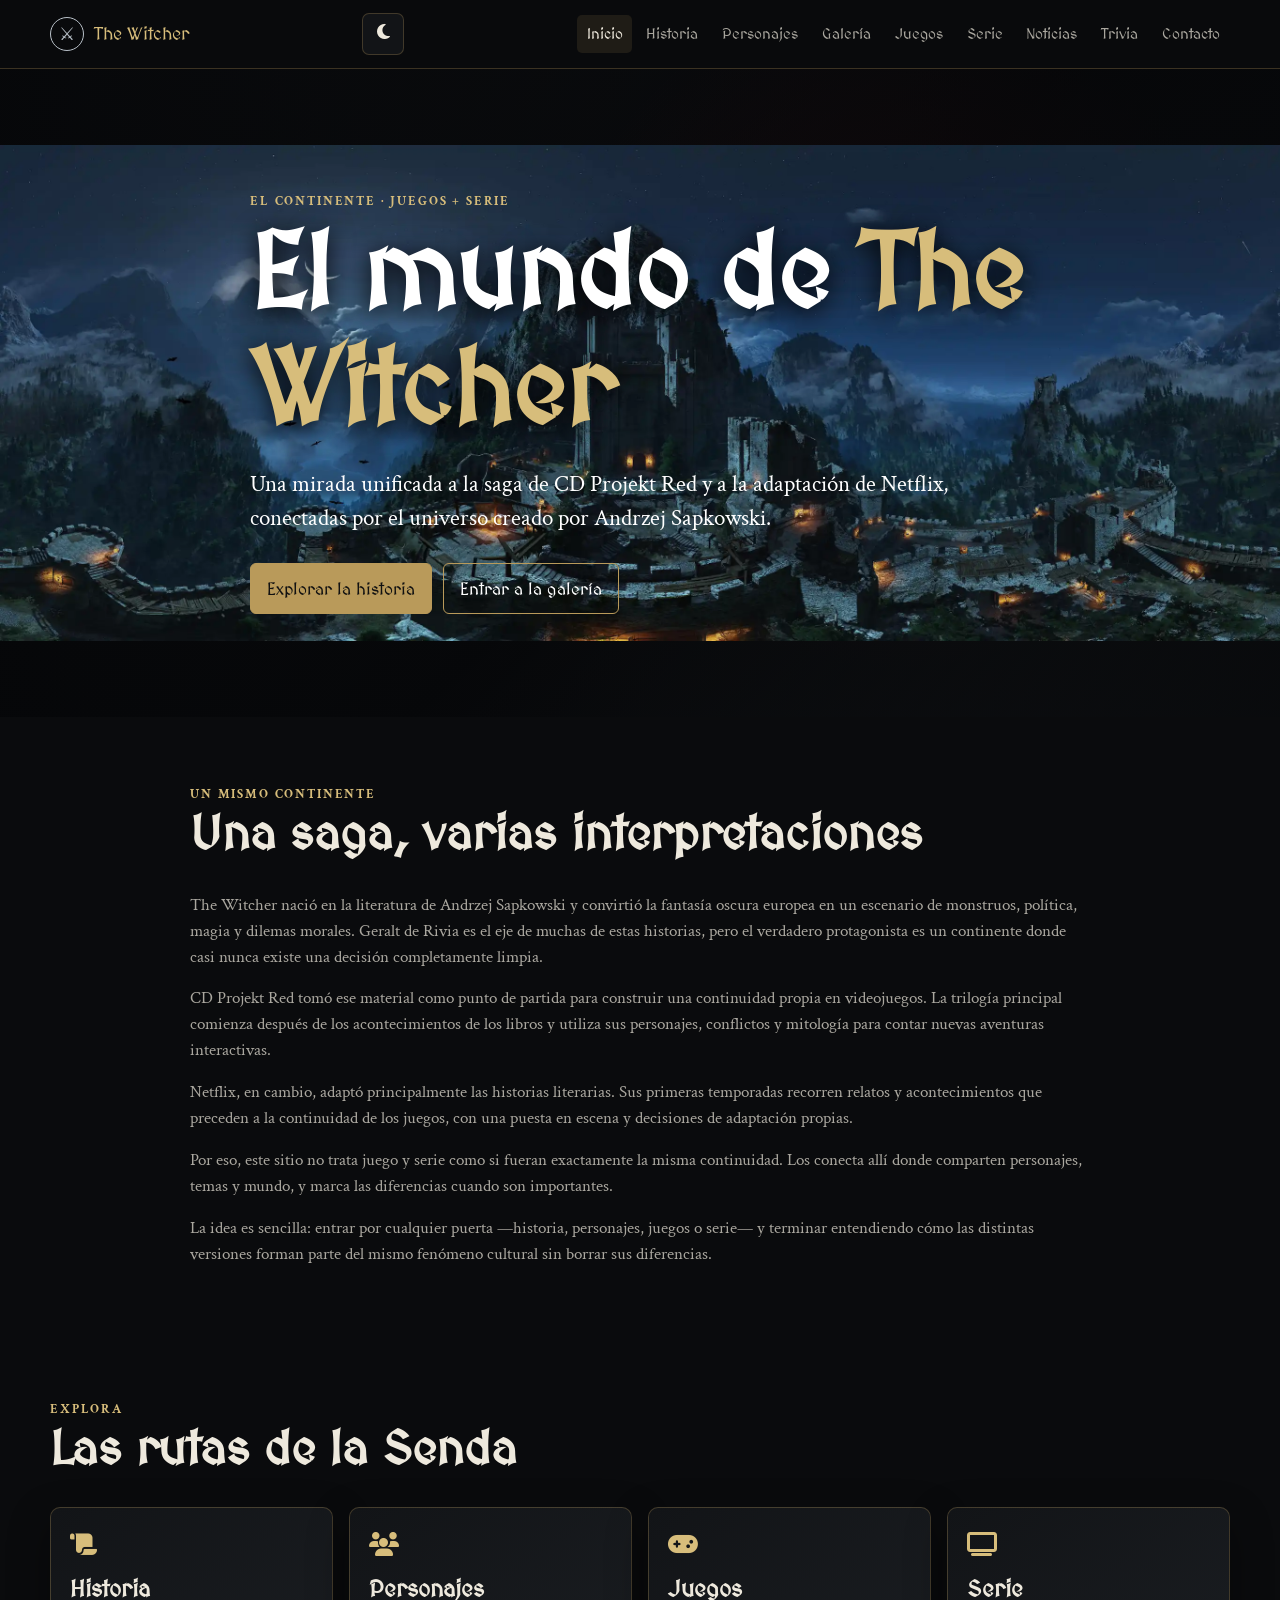
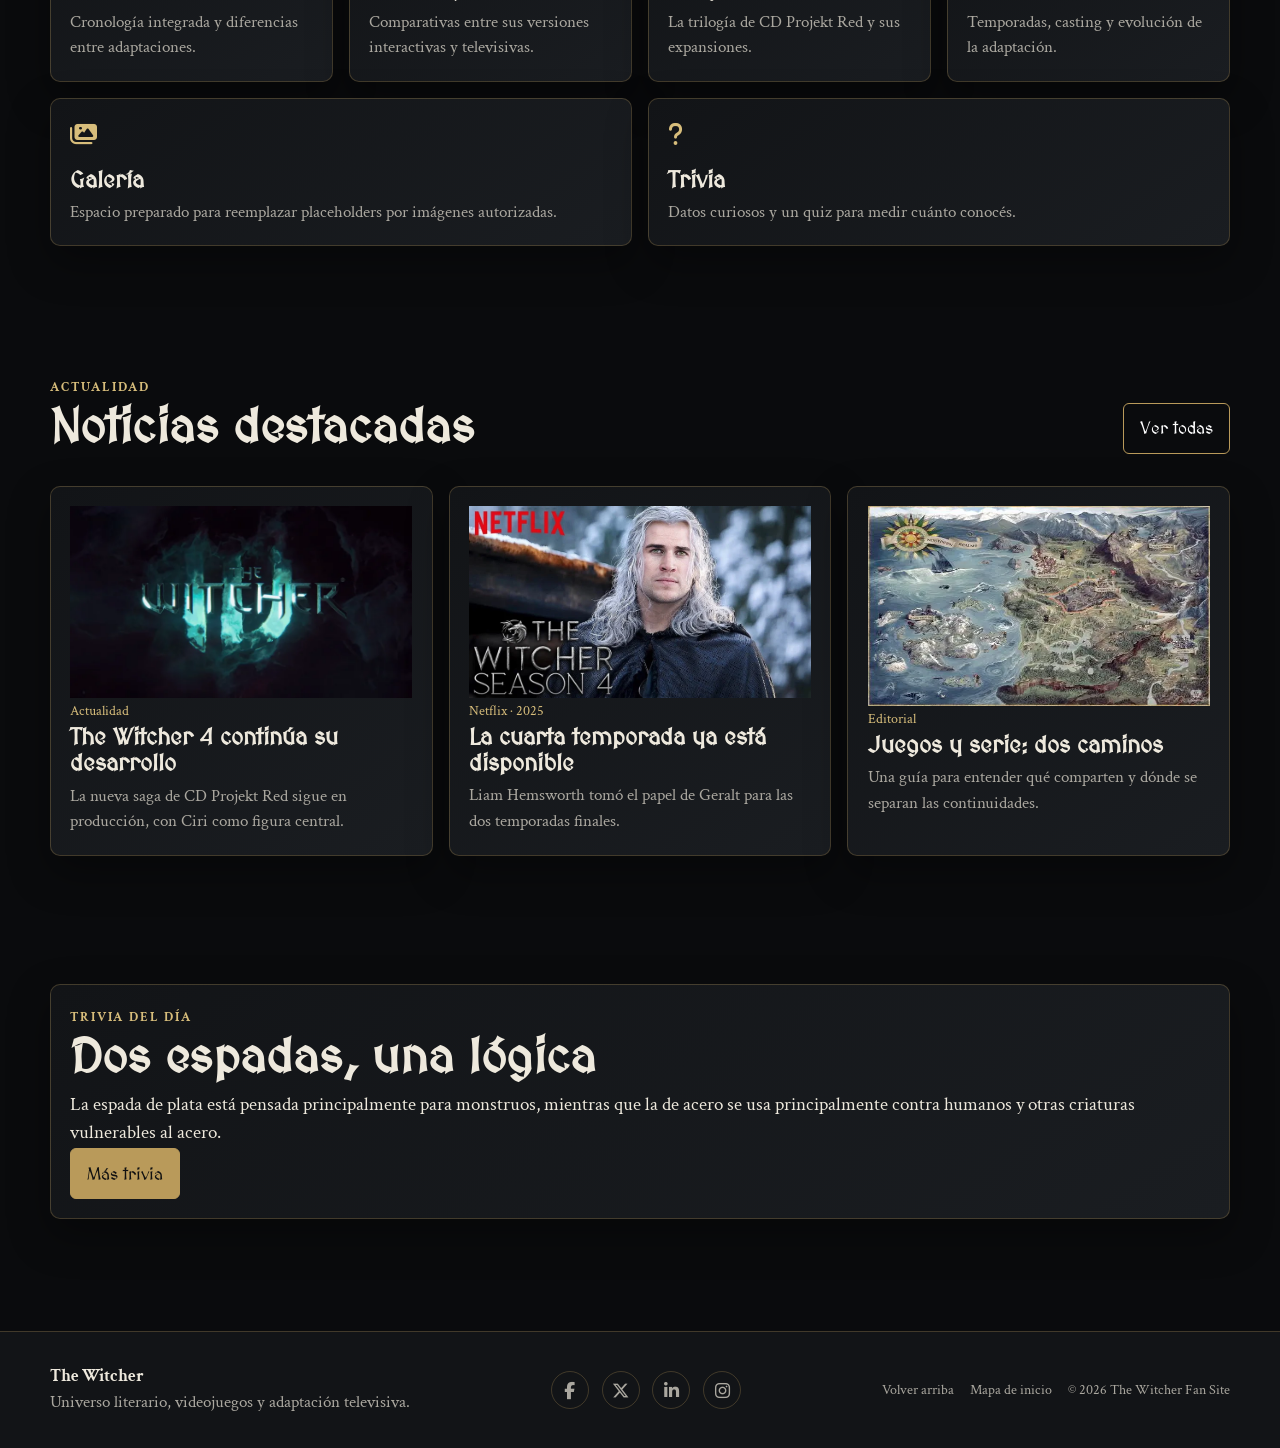
==== index.html @ 983be86a "First commit" ====
<!doctype html>
<html
	lang="es"
	id="top"
>
	<head>
		<meta charset="UTF-8" />
		<meta
			name="viewport"
			content="width=device-width, initial-scale=1.0"
		/>
		<meta
			name="description"
			content="The Witcher — universo, videojuegos, serie, personajes, historia, galería y trivia."
		/>
		<title>Inicio | The Witcher</title>
		<link
			rel="stylesheet"
			href="styles/reset.css"
		/>
		<link
			rel="stylesheet"
			href="styles/styles.css"
		/>
		<link
			rel="stylesheet"
			href="https://cdnjs.cloudflare.com/ajax/libs/font-awesome/6.5.1/css/all.min.css"
		/>
	</head>
	<body>
		<header class="site-header">
			<div class="container header-inner">
				<a
					class="brand"
					href="index.html"
					><span
						class="brand-mark"
						aria-hidden="true"
						>⚔</span
					>
					The Witcher</a
				>
				<div class="header-actions">
					<button
						class="theme-toggle"
						type="button"
						aria-label="Activar modo claro"
					>
						<i
							class="fa-solid fa-moon"
							aria-hidden="true"
						></i>
					</button>
					<button
						class="menu-toggle"
						type="button"
						aria-label="Abrir menú"
						aria-expanded="false"
					>
						<i
							class="fa-solid fa-bars"
							aria-hidden="true"
						></i>
					</button>
				</div>
				<nav
					class="nav"
					aria-label="Navegación principal"
				>
					<ul class="nav-list">
						<li>
							<a
								class="nav-link active"
								href="index.html"
								>Inicio</a
							>
						</li>
						<li>
							<a
								class="nav-link"
								href="historia.html"
								>Historia</a
							>
						</li>
						<li>
							<a
								class="nav-link"
								href="personajes.html"
								>Personajes</a
							>
						</li>
						<li>
							<a
								class="nav-link"
								href="galeria.html"
								>Galería</a
							>
						</li>
						<li>
							<a
								class="nav-link"
								href="juegos.html"
								>Juegos</a
							>
						</li>
						<li>
							<a
								class="nav-link"
								href="serie.html"
								>Serie</a
							>
						</li>
						<li>
							<a
								class="nav-link"
								href="noticias.html"
								>Noticias</a
							>
						</li>
						<li>
							<a
								class="nav-link"
								href="trivia.html"
								>Trivia</a
							>
						</li>
						<li>
							<a
								class="nav-link"
								href="contacto.html"
								>Contacto</a
							>
						</li>
					</ul>
				</nav>
			</div>
		</header>
		<main>
			<section class="hero">
				<img src="assets/images/kaer-morhen-night.webp" alt="Imagen de paisaje Kaer Morhen">
				<div class="container hero-content">
					<span class="eyebrow">El Continente · Juegos + Serie</span>
					<h1>El mundo de <span>The Witcher</span></h1>
					<p>
						Una mirada unificada a la saga de CD Projekt Red y a la
						adaptación de Netflix, conectadas por el universo creado
						por Andrzej Sapkowski.
					</p>
					<div class="hero-actions">
						<a
							class="btn"
							href="historia.html"
							>Explorar la historia</a
						><a
							class="btn ghost"
							href="galeria.html"
							>Entrar a la galería</a
						>
					</div>
				</div>
			</section>
			<section class="section">
				<div class="container intro">
					<div class="section-head">
						<div>
							<span class="eyebrow">Un mismo continente</span>
							<h2>Una saga, varias interpretaciones</h2>
						</div>
					</div>
					<p>
						The Witcher nació en la literatura de Andrzej Sapkowski
						y convirtió la fantasía oscura europea en un escenario
						de monstruos, política, magia y dilemas morales. Geralt
						de Rivia es el eje de muchas de estas historias, pero el
						verdadero protagonista es un continente donde casi nunca
						existe una decisión completamente limpia.
					</p>
					<p>
						CD Projekt Red tomó ese material como punto de partida
						para construir una continuidad propia en videojuegos. La
						trilogía principal comienza después de los
						acontecimientos de los libros y utiliza sus personajes,
						conflictos y mitología para contar nuevas aventuras
						interactivas.
					</p>
					<p>
						Netflix, en cambio, adaptó principalmente las historias
						literarias. Sus primeras temporadas recorren relatos y
						acontecimientos que preceden a la continuidad de los
						juegos, con una puesta en escena y decisiones de
						adaptación propias.
					</p>
					<p>
						Por eso, este sitio no trata juego y serie como si
						fueran exactamente la misma continuidad. Los conecta
						allí donde comparten personajes, temas y mundo, y marca
						las diferencias cuando son importantes.
					</p>
					<p>
						La idea es sencilla: entrar por cualquier puerta
						—historia, personajes, juegos o serie— y terminar
						entendiendo cómo las distintas versiones forman parte
						del mismo fenómeno cultural sin borrar sus diferencias.
					</p>
				</div>
			</section>
			<section class="section">
				<div class="container">
					<div class="section-head">
						<div>
							<span class="eyebrow">Explora</span>
							<h2>Las rutas de la Senda</h2>
						</div>
					</div>
					<div class="cards">
						<a
							class="card link-card"
							href="historia.html"
							><div class="icon">
								<i class="fa-solid fa-scroll"></i>
							</div>
							<h3>Historia</h3>
							<p>
								Cronología integrada y diferencias entre
								adaptaciones.
							</p></a
						>
						<a
							class="card link-card"
							href="personajes.html"
							><div class="icon">
								<i class="fa-solid fa-users"></i>
							</div>
							<h3>Personajes</h3>
							<p>
								Comparativas entre sus versiones interactivas y
								televisivas.
							</p></a
						>
						<a
							class="card link-card"
							href="juegos.html"
							><div class="icon">
								<i class="fa-solid fa-gamepad"></i>
							</div>
							<h3>Juegos</h3>
							<p>
								La trilogía de CD Projekt Red y sus expansiones.
							</p></a
						>
						<a
							class="card link-card"
							href="serie.html"
							><div class="icon">
								<i class="fa-solid fa-tv"></i>
							</div>
							<h3>Serie</h3>
							<p>
								Temporadas, casting y evolución de la
								adaptación.
							</p></a
						>
						<a
							class="card link-card"
							href="galeria.html"
							><div class="icon">
								<i class="fa-solid fa-images"></i>
							</div>
							<h3>Galería</h3>
							<p>
								Espacio preparado para reemplazar placeholders
								por imágenes autorizadas.
							</p></a
						>
						<a
							class="card link-card"
							href="trivia.html"
							><div class="icon">
								<i class="fa-solid fa-question"></i>
							</div>
							<h3>Trivia</h3>
							<p>
								Datos curiosos y un quiz para medir cuánto
								conocés.
							</p></a
						>
					</div>
				</div>
			</section>
			<section class="section">
				<div class="container">
					<div class="section-head">
						<div>
							<span class="eyebrow">Actualidad</span>
							<h2>Noticias destacadas</h2>
						</div>
						<a
							class="btn ghost"
							href="noticias.html"
							>Ver todas</a
						>
					</div>
					<div class="cards news-grid">
						<article class="card">
							<img src="assets/images/witcher_4.webp" alt="portada juego witcher 4">
							<span class="meta">Actualidad</span>
							<h3>The Witcher 4 continúa su desarrollo</h3>
							<p>
								La nueva saga de CD Projekt Red sigue en
								producción, con Ciri como figura central.
							</p>
						</article>
						<article class="card">
							<img src="assets/images/the_witcher_temporada_4.webp" alt="portada temporada 4">
							<span class="meta">Netflix · 2025</span>
							<h3>La cuarta temporada ya está disponible</h3>
							<p>
								Liam Hemsworth tomó el papel de Geralt para las
								dos temporadas finales.
							</p>
						</article>
						<article class="card">
							<img src="assets/images/continente_witcher.webp" alt="continente">
							<span class="meta">Editorial</span>
							<h3>Juegos y serie: dos caminos</h3>
							<p>
								Una guía para entender qué comparten y dónde se
								separan las continuidades.
							</p>
						</article>
					</div>
				</div>
			</section>
			<section class="section">
				<div class="container">
					<div class="card">
						<span class="eyebrow">Trivia del día</span>
						<h2>Dos espadas, una lógica</h2>
						<p class="lead">
							La espada de plata está pensada principalmente para
							monstruos, mientras que la de acero se usa
							principalmente contra humanos y otras criaturas
							vulnerables al acero.
						</p>
						<a
							href="trivia.html"
							class="btn"
							>Más trivia</a
						>
					</div>
				</div>
			</section>
		</main>
		<footer class="site-footer">
			<div class="container footer-inner">
				<div>
					<strong>The Witcher</strong>
					<p>
						Universo literario, videojuegos y adaptación televisiva.
					</p>
				</div>
				<div
					class="socials"
					aria-label="Redes sociales"
				>
					<a
						href="#"
						aria-label="Facebook"
						><i class="fa-brands fa-facebook-f"></i></a
					><!-- Reemplazar con URL real -->
					<a
						href="#"
						aria-label="X"
						><i class="fa-brands fa-x-twitter"></i></a
					><!-- Reemplazar con URL real -->
					<a
						href="#"
						aria-label="LinkedIn"
						><i class="fa-brands fa-linkedin-in"></i></a
					><!-- Reemplazar con URL real -->
					<a
						href="#"
						aria-label="Instagram"
						><i class="fa-brands fa-instagram"></i></a
					><!-- Reemplazar con URL real -->
				</div>
				<div class="footer-links">
					<a href="#top">Volver arriba</a>
					<a href="index.html">Mapa de inicio</a>
					<span>© <span data-year></span> The Witcher Fan Site</span>
				</div>
			</div>
		</footer>
		<script src="scripts/index.js"></script>
	</body>
</html>
---- styles/styles.css ----
/* styles/styles.css */
@import url('https://fonts.googleapis.com/css2?family=Crimson+Text:wght@400;600;700&family=MedievalSharp&display=swap');

:root {
	--bg: #0a0b0d;
	--surface: #121417;
	--surface-2: #1a1d21;
	--surface-3: #24282d;
	--text: #eee9dd;
	--muted: #aaa79f;
	--gold: #b99a5a;
	--gold-light: #d7bd7b;
	--silver: #b8c0c8;
	--blood: #8e1d25;
	--blood-light: #c73a43;
	--border: rgba(185, 154, 90, 0.28);
	--shadow: 0 16px 40px rgba(0, 0, 0, 0.35);
	--radius: 10px;
	--max: 1180px;
}
html.light {
	--bg: #e8e5dd;
	--surface: #f5f2ea;
	--surface-2: #dedbd2;
	--surface-3: #cbc8bf;
	--text: #202226;
	--muted: #5c5d5d;
	--gold: #80652d;
	--gold-light: #9d7d39;
	--silver: #5f6871;
	--blood: #7b1c24;
	--blood-light: #a92c35;
	--border: rgba(90, 70, 30, 0.28);
	--shadow: 0 16px 40px rgba(30, 30, 20, 0.14);
}

body {
	background: var(--bg);
	color: var(--text);
	font-family: 'Crimson Text', Georgia, serif;
	font-size: 1.08rem;
}
h1,
h2,
h3,
h4,
.brand,
.nav-link,
.btn,
.tag,
.filter-btn {
	font-family: 'MedievalSharp', Georgia, serif;
}
h1,
h2,
h3 {
	line-height: 1.12;
}
h2 {
	font-size: clamp(1.9rem, 5vw, 3rem);
}
h3 {
	font-size: 1.45rem;
}
p {
	color: var(--muted);
}
.container {
	width: min(100% - 2rem, var(--max));
	margin-inline: auto;
}
.container.hero-content p {
	color: #ffffff;
}
.section {
	padding: 4rem 0;
}
.section-head {
	display: flex;
	flex-wrap: wrap;
	justify-content: space-between;
	align-items: end;
	gap: 1rem;
	margin-bottom: 2rem;
}
.section-head p {
	max-width: 650px;
}
.eyebrow {
	color: var(--gold-light);
	text-transform: uppercase;
	letter-spacing: 0.14em;
	font-size: 0.82rem;
	font-weight: 700;
}
.lead {
	font-size: 1.2rem;
	color: var(--text);
}
.muted {
	color: var(--muted);
}
.btn {
	display: inline-flex;
	align-items: center;
	justify-content: center;
	gap: 0.55rem;
	padding: 0.72rem 1rem;
	border: 1px solid var(--gold);
	border-radius: 6px;
	background: var(--gold);
	color: #111;
	transition: 0.2s ease;
}
.btn:hover {
	transform: translateY(-2px);
	background: var(--gold-light);
}
.btn.ghost {
	background: transparent;
	color: #fff;
}
.btn.danger {
	background: var(--blood);
	border-color: var(--blood);
	color: #fff;
}

.site-header {
	position: sticky;
	top: 0;
	z-index: 1000;
	background: rgba(10, 11, 13, 0.94);
	backdrop-filter: blur(10px);
	border-bottom: 1px solid var(--border);
}
.light .site-header {
	background: rgba(245, 242, 234, 0.94);
}
.header-inner {
	min-height: 68px;
	display: flex;
	align-items: center;
	justify-content: space-between;
	gap: 1rem;
}
.brand {
	display: flex;
	align-items: center;
	gap: 0.65rem;
	color: var(--gold-light);
	font-size: 1.15rem;
	white-space: nowrap;
}
.brand-mark {
	width: 34px;
	height: 34px;
	border: 1px solid var(--silver);
	border-radius: 50%;
	display: grid;
	place-items: center;
	color: var(--silver);
}
.menu-toggle,
.theme-toggle {
	border: 1px solid var(--border);
	background: var(--surface);
	color: var(--text);
	width: 42px;
	height: 42px;
	border-radius: 7px;
}
.header-actions {
	display: flex;
	gap: 0.5rem;
}
.nav {
	position: absolute;
	left: 0;
	right: 0;
	top: 68px;
	background: var(--surface);
	border-bottom: 1px solid var(--border);
	display: none;
	padding: 1rem;
}
.nav.open {
	display: block;
}
.nav-list {
	display: flex;
	flex-direction: column;
	gap: 0.25rem;
}
.nav-link {
	display: block;
	padding: 0.7rem 0.75rem;
	border-radius: 5px;
	color: var(--muted);
}
.nav-link:hover,
.nav-link.active {
	color: var(--text);
	background: rgba(185, 154, 90, 0.12);
}
@media (min-width: 900px) {
	.menu-toggle {
		display: none;
	}
	.nav {
		position: static;
		display: block;
		padding: 0;
		background: transparent;
		border: 0;
	}
	.nav-list {
		flex-direction: row;
		flex-wrap: wrap;
		justify-content: flex-end;
	}
	.nav-link {
		padding: 0.45rem 0.5rem;
		font-size: 0.9rem;
	}
}
@media (min-width: 1120px) {
	.nav-link {
		padding-inline: 0.62rem;
		font-size: 0.95rem;
	}
}

.hero {
	min-height: 72vh;
	display: flex;
	align-items: center;
	position: relative;
	overflow: hidden;
	background:
		linear-gradient(
			90deg,
			rgba(5, 6, 8, 0.92),
			rgba(5, 6, 8, 0.62),
			rgba(5, 6, 8, 0.86)
		),
		radial-gradient(
			circle at 70% 40%,
			rgba(142, 29, 37, 0.28),
			transparent 35%
		),
		linear-gradient(135deg, #17191c 0%, #090a0c 55%, #23272b 100%);
}
.hero img {
	width: 100%;
	position: absolute;
	background-size: cover;
}
.hero-content {
	position: relative;
	z-index: 1;
	max-width: 780px;
	padding: 6rem 0 5rem;
}
.hero h1 {
	font-size: clamp(3rem, 10vw, 6.5rem);
	color: #ffffff;
	text-shadow: 0 4px 25px #000;
}
.hero h1 span {
	color: var(--gold-light);
}
.hero p {
	font-size: clamp(1.15rem, 2vw, 1.45rem);
	margin: 1.25rem 0 1.7rem;
	max-width: 700px;
}
.hero-actions {
	display: flex;
	flex-wrap: wrap;
	gap: 0.7rem;
}

.cards {
	display: flex;
	flex-wrap: wrap;
	gap: 1rem;
}
.cards-grid {
	display: grid;
	gap: 0.625rem;
	grid-template-columns: repeat(auto-fit, minmax(18.75rem, 1fr));
}
.card {
	background: linear-gradient(145deg, var(--surface), var(--surface-2));
	border: 1px solid var(--border);
	border-radius: var(--radius);
	padding: 1.2rem;
	box-shadow: var(--shadow);
}
.card img {
	width: 100%;
	max-height: 12.5rem;
}
.link-card {
	flex: 1 1 250px;
	transition: 0.2s;
}
.link-card:hover {
	transform: translateY(-4px);
	border-color: var(--gold);
}
.icon {
	color: var(--gold-light);
	font-size: 1.5rem;
	margin-bottom: 0.8rem;
}
.card p {
	margin-top: 0.45rem;
}
.news-grid .card {
	flex: 1 1 260px;
}
.image-placeholder {
	min-height: 180px;
	display: grid;
	place-items: center;
	text-align: center;
	padding: 1rem;
	border: 1px dashed var(--border);
	background: linear-gradient(135deg, var(--surface-2), var(--surface-3));
	color: var(--muted);
	margin: -1.2rem -1.2rem 1rem;
}
.tag {
	display: inline-block;
	color: var(--gold-light);
}
.meta {
	color: var(--gold-light);
	font-size: 0.85rem;
}

.intro {
	max-width: 900px;
	margin: auto;
}
.intro p + p {
	margin-top: 1rem;
}

.timeline {
	position: relative;
	margin-top: 2rem;
}
.timeline::before {
	content: '';
	position: absolute;
	left: 12px;
	top: 0;
	bottom: 0;
	width: 2px;
	background: var(--border);
}
.timeline-item {
	position: relative;
	padding: 0 0 2rem 2.7rem;
}
.timeline-dot {
	position: absolute;
	left: 4px;
	top: 0.25rem;
	width: 18px;
	height: 18px;
	border: 2px solid var(--gold);
	border-radius: 50%;
	background: var(--bg);
}
.timeline-item .card {
	box-shadow: none;
}
.compare {
	display: flex;
	flex-wrap: wrap;
	gap: 1rem;
	margin-top: 1rem;
}
.compare > div {
	flex: 1 1 250px;
	background: var(--surface-2);
	border-left: 3px solid var(--gold);
	padding: 1rem;
}

.character-card {
	flex: 1 1 260px;
	overflow: hidden;
	padding: 0;
}
.character-card .card-body {
	padding: 1.2rem;
}
.character-card .image-placeholder {
	margin: 0;
	min-height: 210px;
}
.mini-compare {
	display: flex;
	gap: 0.7rem;
	margin-top: 1rem;
}
.mini-compare > div {
	flex: 1;
	font-size: 0.9rem;
	background: var(--surface-3);
	padding: 0.7rem;
	border-radius: 5px;
}
.filter-bar {
	display: flex;
	flex-wrap: wrap;
	gap: 0.5rem;
	margin-bottom: 1.5rem;
}
.filter-btn {
	background: transparent;
	color: var(--muted);
	border: 1px solid var(--border);
	padding: 0.55rem 0.8rem;
	border-radius: 5px;
}
.filter-btn.active,
.filter-btn:hover {
	background: var(--gold);
	color: #111;
}

.gallery-grid {
	display: grid;
	grid-template-columns: repeat(2, 1fr);
	gap: 0.75rem;
}
.gallery-item {
	border: 1px solid var(--border);
	background: var(--surface);
	cursor: pointer;
	overflow: hidden;
	border-radius: 7px;
}
.gallery-item .image-placeholder {
	margin: 0;
	min-height: 150px;
}
.gallery-caption {
	padding: 0.7rem;
}
@media (min-width: 700px) {
	.gallery-grid {
		grid-template-columns: repeat(3, 1fr);
	}
}
@media (min-width: 1000px) {
	.gallery-grid {
		grid-template-columns: repeat(4, 1fr);
	}
}

.modal {
	position: fixed;
	inset: 0;
	z-index: 2000;
	background: rgba(0, 0, 0, 0.9);
	display: none;
	align-items: center;
	justify-content: center;
	padding: 1rem;
}
.modal.open {
	display: flex;
}
.modal-content {
	width: min(100%, 900px);
	position: relative;
}
.modal-visual {
	min-height: 45vh;
	display: grid;
	place-items: center;
	border: 1px solid var(--border);
	background: var(--surface);
	padding: 2rem;
}
.modal-close,
.modal-prev,
.modal-next {
	position: absolute;
	z-index: 2;
	width: 42px;
	height: 42px;
	border: 1px solid var(--border);
	background: rgba(0, 0, 0, 0.75);
	color: #fff;
	border-radius: 50%;
}
.modal-close {
	top: -10px;
	right: -10px;
}
.modal-prev {
	left: -10px;
	top: 50%;
}
.modal-next {
	right: -10px;
	top: 50%;
}
.modal-info {
	background: var(--surface);
	padding: 1rem;
}
.modal-counter {
	color: var(--gold-light);
}

.split {
	display: flex;
	flex-wrap: wrap;
	gap: 1.5rem;
	align-items: stretch;
}
.split > * {
	flex: 1 1 320px;
}
.game-row {
	display: flex;
	flex-wrap: wrap;
	gap: 1.5rem;
	padding: 1.5rem 0;
	border-bottom: 1px solid var(--border);
}
.game-row img {
	max-width: 25rem;
}
.game-row > * {
	flex: 1 1 300px;
}
.game-cover {
	min-height: 260px;
	border: 1px dashed var(--border);
	display: grid;
	place-items: center;
	background: var(--surface-2);
}
.stat-list {
	margin-top: 1rem;
	display: flex;
	flex-wrap: wrap;
	gap: 0.5rem;
}
.stat-list span {
	background: var(--surface-3);
	padding: 0.35rem 0.6rem;
	border-radius: 4px;
	font-size: 0.9rem;
}

.season-card {
	flex: 1 1 300px;
}
.season-card .image-placeholder {
	min-height: 230px;
}

.news-layout {
	display: flex;
	flex-wrap: wrap;
	gap: 2rem;
	align-items: flex-start;
}
.news-main {
	flex: 1 1 650px;
}
.sidebar {
	flex: 0 1 300px;
}
.news-item {
	margin-bottom: 1rem;
}
.news-item header {
	display: flex;
	justify-content: space-between;
	gap: 1rem;
	flex-wrap: wrap;
}
.news-extra {
	display: none;
	padding-top: 0.8rem;
}
.news-item.expanded .news-extra {
	display: block;
}
.news-toggle {
	margin-top: 1rem;
	background: transparent;
	color: var(--gold-light);
	border: 0;
	padding: 0;
}
.sidebar .card + .card {
	margin-top: 1rem;
}

.quiz {
	max-width: 800px;
	margin: auto;
}
.quiz-question {
	margin-bottom: 1.5rem;
}
.quiz-options {
	display: flex;
	flex-direction: column;
	gap: 0.5rem;
	margin-top: 0.7rem;
}
.quiz-option {
	background: var(--surface-2);
	border: 1px solid var(--border);
	color: var(--text);
	padding: 0.8rem;
	text-align: left;
	border-radius: 5px;
}
.quiz-option:hover,
.quiz-option.selected {
	border-color: var(--gold);
	background: rgba(185, 154, 90, 0.12);
}
.quiz-result {
	margin-top: 1.5rem;
	padding: 1rem;
	background: var(--surface-2);
	border-left: 3px solid var(--gold);
}

.form-layout {
	display: flex;
	flex-wrap: wrap;
	gap: 2rem;
	align-items: flex-start;
}
.form-layout > * {
	flex: 1 1 320px;
}
.form-group {
	margin-bottom: 1rem;
}
.form-group label {
	display: block;
	margin-bottom: 0.35rem;
	font-weight: 700;
}
.form-control {
	width: 100%;
	border: 1px solid var(--border);
	background: var(--surface-2);
	color: var(--text);
	border-radius: 5px;
	padding: 0.75rem;
}
textarea.form-control {
	min-height: 170px;
	resize: vertical;
}
.form-message {
	margin-top: 1rem;
	padding: 0.8rem;
	display: none;
	border-left: 3px solid var(--gold);
	background: var(--surface-2);
}
.form-message.show {
	display: block;
}

.site-footer {
	border-top: 1px solid var(--border);
	background: var(--surface);
	padding: 2rem 0;
	margin-top: 3rem;
}
.footer-inner {
	display: flex;
	flex-wrap: wrap;
	gap: 1rem;
	justify-content: space-between;
	align-items: center;
}
.socials {
	display: flex;
	gap: 0.8rem;
}
.socials a {
	width: 38px;
	height: 38px;
	display: grid;
	place-items: center;
	border: 1px solid var(--border);
	border-radius: 50%;
	color: var(--muted);
}
.socials a:hover {
	color: var(--gold-light);
	border-color: var(--gold);
}
.footer-links {
	display: flex;
	flex-wrap: wrap;
	gap: 1rem;
	font-size: 0.9rem;
	color: var(--muted);
}

.page-banner {
	padding: 5rem 0 3rem;
	background: linear-gradient(135deg, var(--surface-2), var(--bg));
	border-bottom: 1px solid var(--border);
}
.page-banner h1 {
	font-size: clamp(2.5rem, 7vw, 5rem);
}
.notice {
	padding: 1rem;
	border-left: 4px solid var(--blood);
	background: rgba(142, 29, 37, 0.12);
	margin: 1.5rem 0;
}
.hidden {
	display: none !important;
}
:focus-visible {
	outline: 2px solid var(--gold-light);
	outline-offset: 3px;
}

/* ================================================================
   PEGAR AL FINAL DE styles.css
   === PERSONAJES ===
   ================================================================ */

.personajes-section {
	padding-top: 3rem;
}

.personajes-grid {
	display: flex;
	flex-wrap: wrap;
	gap: 1.5rem;
	align-items: stretch;
}

.card-personaje {
	flex: 1 1 340px;
	min-width: 0;
	display: flex;
	flex-direction: column;
	padding: 1.35rem;
	background: linear-gradient(145deg, var(--surface), var(--surface-2));
	border: 1px solid var(--border);
	border-top: 2px solid rgba(185, 154, 90, 0.55);
	border-radius: var(--radius);
	box-shadow: var(--shadow);
	overflow: hidden;
	transition:
		transform 0.25s ease,
		border-color 0.25s ease,
		box-shadow 0.25s ease;
}

.card-personaje:hover {
	transform: translateY(-4px);
	border-color: var(--gold);
	box-shadow: 0 20px 45px rgba(0, 0, 0, 0.42);
}

.personaje-nombre {
	color: var(--text);
	font-size: 1.55rem;
	line-height: 1.15;
	margin-bottom: 0.25rem;
}

.personaje-alias {
	color: var(--gold-light);
	font-size: 0.95rem;
	font-style: italic;
	margin-bottom: 1.2rem;
}

.personaje-comparativa {
	display: flex;
	flex-wrap: wrap;
	gap: 1rem;
	margin-bottom: 1.25rem;
}

.columna-serie,
.columna-juego {
	flex: 1 1 45%;
	min-width: 0;
	padding: 0.75rem;
	border-radius: 8px;
	background: var(--surface-2);
}

.columna-serie {
	border-top: 3px solid var(--blood);
}

.columna-juego {
	border-top: 3px solid var(--gold);
}

.columna-serie h4,
.columna-juego h4 {
	font-family: 'MedievalSharp', Georgia, serif;
	font-size: 1.05rem;
	margin-bottom: 0.7rem;
}

.columna-serie h4 {
	color: var(--blood-light);
}

.columna-juego h4 {
	color: var(--gold-light);
}

.img-serie,
.img-juego {
	display: block;
	width: 100%;
	height: 15.625rem;
	object-fit: cover;
	border-radius: 6px;
	border: 1px solid var(--border);
	background: linear-gradient(145deg, var(--surface-3), var(--surface));
	margin-bottom: 0.75rem;
}

.img-serie[src=''],
.img-juego[src=''] {
	min-height: 250px;
}

.actor-info {
	font-size: 0.9rem;
	line-height: 1.35;
	color: var(--muted);
}

.actor-info strong {
	color: var(--text);
}

.personaje-descripcion {
	padding: 1rem 0;
	border-top: 1px solid var(--border);
}

.personaje-descripcion p {
	font-size: 1rem;
}

.personaje-diferencias {
	margin-top: auto;
	padding-top: 1rem;
	border-top: 1px solid var(--border);
}

.personaje-diferencias h4 {
	color: var(--gold-light);
	font-size: 1.05rem;
	margin-bottom: 0.7rem;
}

.personaje-diferencias ul {
	display: flex;
	flex-direction: column;
	gap: 0.55rem;
}

.personaje-diferencias li {
	position: relative;
	padding-left: 1.25rem;
	color: var(--muted);
	font-size: 0.94rem;
	line-height: 1.4;
}

.personaje-diferencias li::before {
	content: '\f111';
	position: absolute;
	left: 0;
	top: 0.42rem;
	font-family: 'Font Awesome 6 Free';
	font-weight: 900;
	font-size: 0.4rem;
	color: var(--gold-light);
}

.personaje-diferencias li strong {
	color: var(--text);
}

#contact-map {
	width: 100%;
	height: 400px;
	min-height: 280px;
}

@media (max-width: 600px) {
	.personajes-grid {
		gap: 1rem;
	}

	.card-personaje {
		flex-basis: 100%;
		padding: 1rem;
	}

	.personaje-comparativa {
		flex-direction: column;
	}

	.columna-serie,
	.columna-juego {
		flex-basis: 100%;
	}

	.img-serie,
	.img-juego {
		min-height: 0;
	}
}
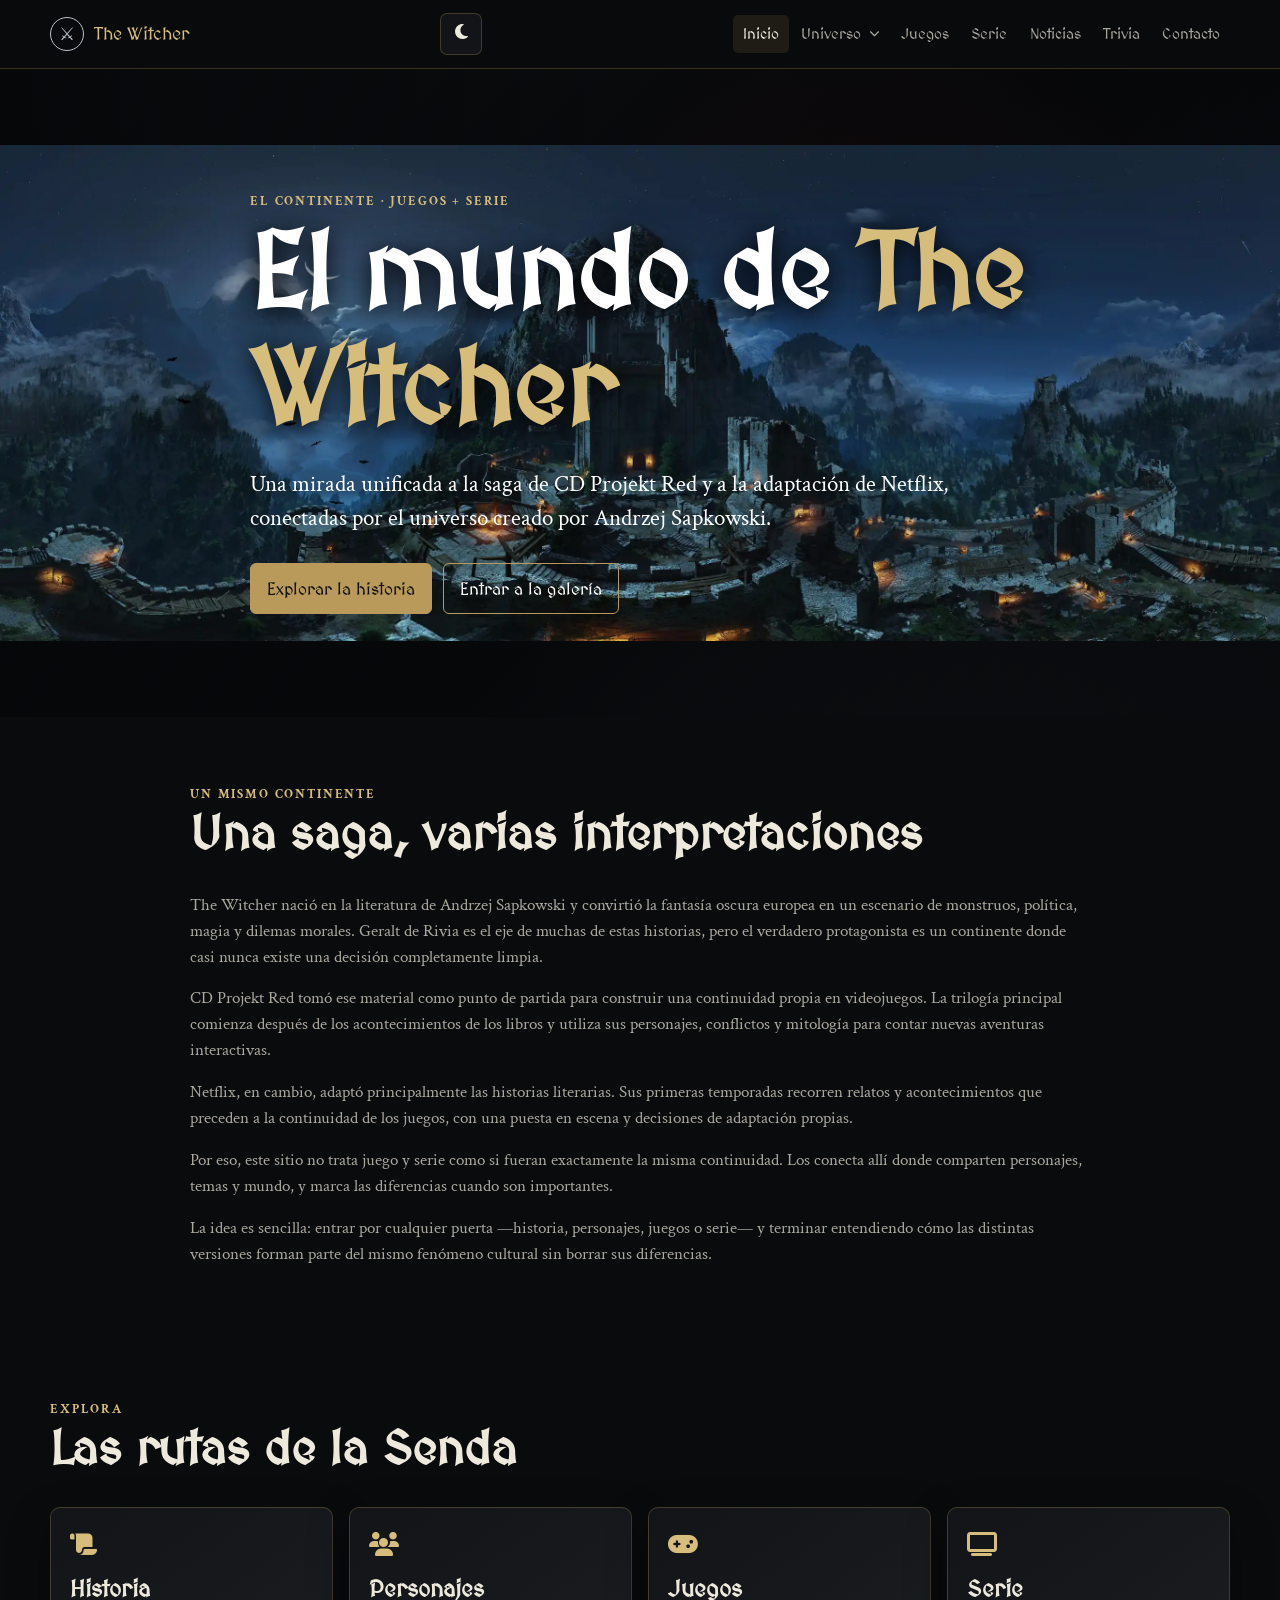
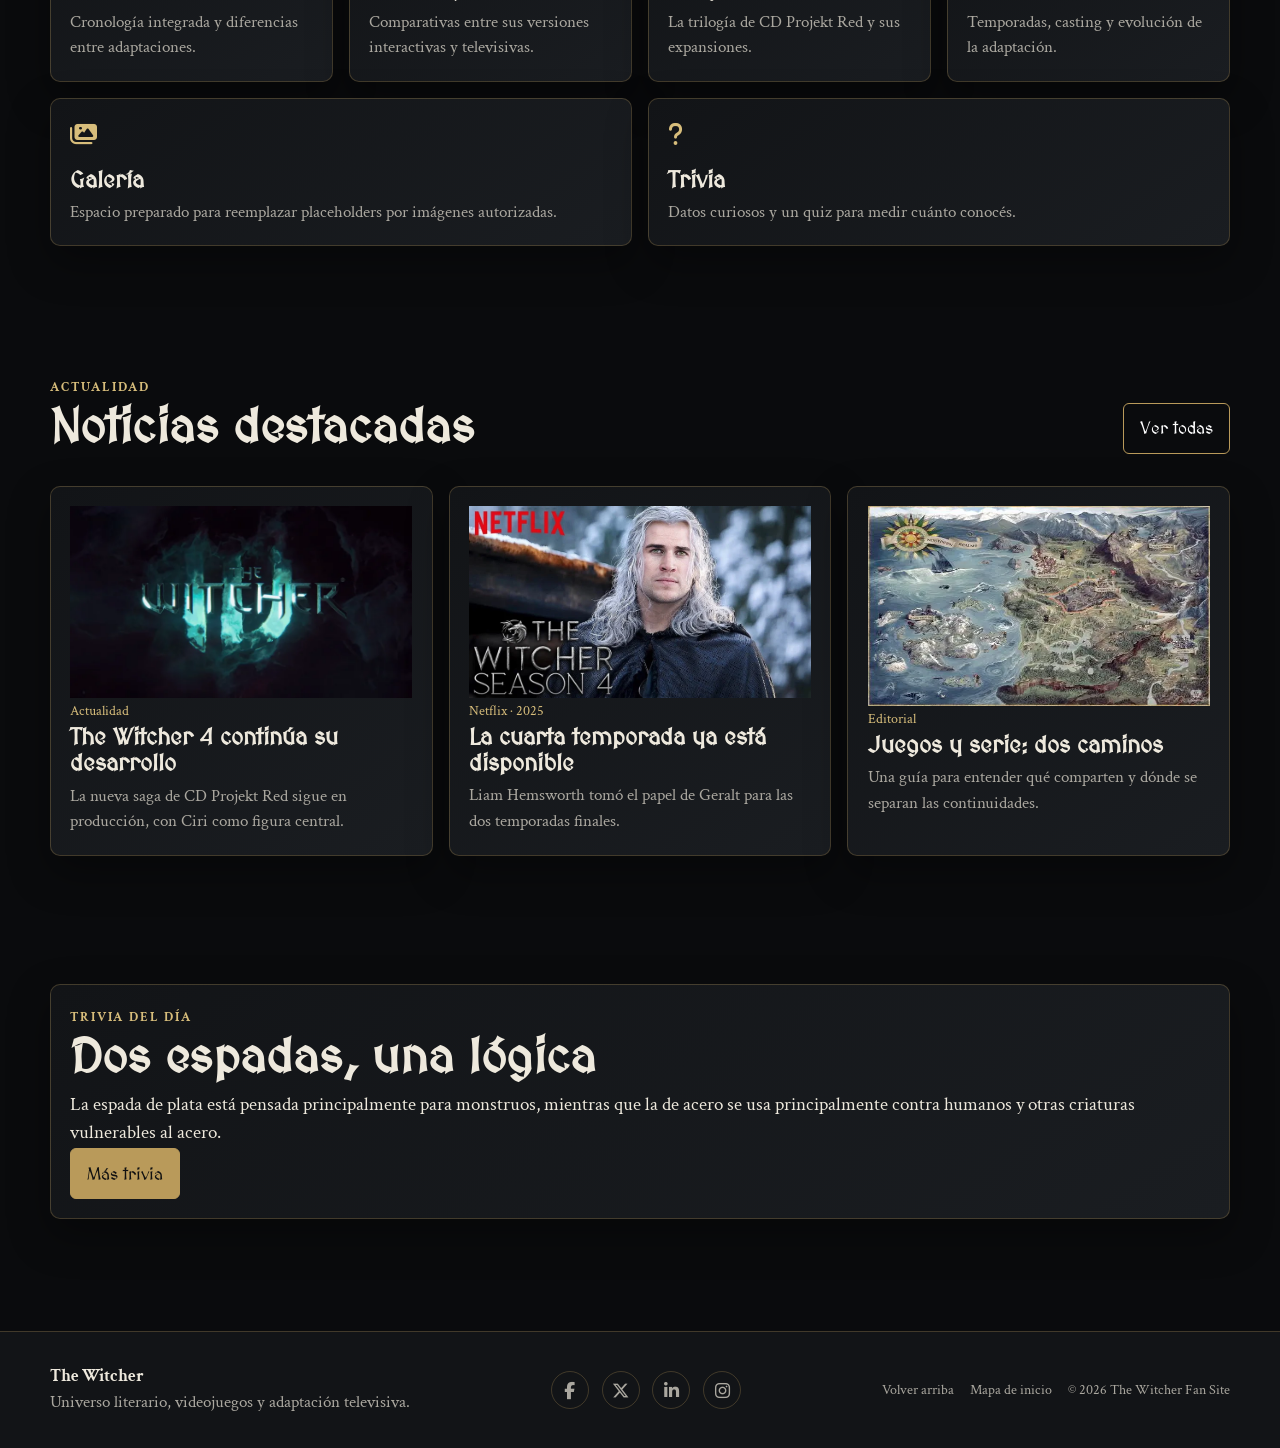
==== commit a97f36c3: "mejorada y agregadas imagenes para galería. Agregados subniveles para navegación." ====
--- a/index.html
+++ b/index.html
@@ -72,64 +72,97 @@
 							<a
 								class="nav-link active"
 								href="index.html"
-								>Inicio</a
-							>
-						</li>
-						<li>
-							<a
-								class="nav-link"
-								href="historia.html"
-								>Historia</a
-							>
-						</li>
-						<li>
-							<a
-								class="nav-link"
-								href="personajes.html"
-								>Personajes</a
-							>
-						</li>
-						<li>
-							<a
-								class="nav-link"
-								href="galeria.html"
-								>Galería</a
-							>
-						</li>
+							>
+								Inicio
+							</a>
+						</li>
+
+						<li class="nav-dropdown">
+							<button
+								class="nav-link nav-dropdown-toggle"
+								type="button"
+								aria-haspopup="true"
+							>
+								Universo
+								<i
+									class="fa-solid fa-chevron-down"
+									aria-hidden="true"
+								></i>
+							</button>
+
+							<ul class="submenu">
+								<li>
+									<a
+										class="nav-link"
+										href="historia.html"
+									>
+										Historia
+									</a>
+								</li>
+
+								<li>
+									<a
+										class="nav-link"
+										href="personajes.html"
+									>
+										Personajes
+									</a>
+								</li>
+
+								<li>
+									<a
+										class="nav-link"
+										href="galeria.html"
+									>
+										Galería
+									</a>
+								</li>
+							</ul>
+						</li>
+
 						<li>
 							<a
 								class="nav-link"
 								href="juegos.html"
-								>Juegos</a
-							>
-						</li>
+							>
+								Juegos
+							</a>
+						</li>
+
 						<li>
 							<a
 								class="nav-link"
 								href="serie.html"
-								>Serie</a
-							>
-						</li>
+							>
+								Serie
+							</a>
+						</li>
+
 						<li>
 							<a
 								class="nav-link"
 								href="noticias.html"
-								>Noticias</a
-							>
-						</li>
+							>
+								Noticias
+							</a>
+						</li>
+
 						<li>
 							<a
 								class="nav-link"
 								href="trivia.html"
-								>Trivia</a
-							>
-						</li>
+							>
+								Trivia
+							</a>
+						</li>
+
 						<li>
 							<a
 								class="nav-link"
 								href="contacto.html"
-								>Contacto</a
-							>
+							>
+								Contacto
+							</a>
 						</li>
 					</ul>
 				</nav>
@@ -137,7 +170,10 @@
 		</header>
 		<main>
 			<section class="hero">
-				<img src="assets/images/kaer-morhen-night.webp" alt="Imagen de paisaje Kaer Morhen">
+				<img
+					src="assets/images/kaer-morhen-night.webp"
+					alt="Imagen de paisaje Kaer Morhen"
+				/>
 				<div class="container hero-content">
 					<span class="eyebrow">El Continente · Juegos + Serie</span>
 					<h1>El mundo de <span>The Witcher</span></h1>
@@ -302,7 +338,10 @@
 					</div>
 					<div class="cards news-grid">
 						<article class="card">
-							<img src="assets/images/witcher_4.webp" alt="portada juego witcher 4">
+							<img
+								src="assets/images/witcher_4.webp"
+								alt="portada juego witcher 4"
+							/>
 							<span class="meta">Actualidad</span>
 							<h3>The Witcher 4 continúa su desarrollo</h3>
 							<p>
@@ -311,7 +350,10 @@
 							</p>
 						</article>
 						<article class="card">
-							<img src="assets/images/the_witcher_temporada_4.webp" alt="portada temporada 4">
+							<img
+								src="assets/images/the_witcher_temporada_4.webp"
+								alt="portada temporada 4"
+							/>
 							<span class="meta">Netflix · 2025</span>
 							<h3>La cuarta temporada ya está disponible</h3>
 							<p>
@@ -320,7 +362,10 @@
 							</p>
 						</article>
 						<article class="card">
-							<img src="assets/images/continente_witcher.webp" alt="continente">
+							<img
+								src="assets/images/continente_witcher.webp"
+								alt="continente"
+							/>
 							<span class="meta">Editorial</span>
 							<h3>Juegos y serie: dos caminos</h3>
 							<p>
--- a/styles/styles.css
+++ b/styles/styles.css
@@ -184,29 +184,92 @@
 	display: none;
 	padding: 1rem;
 }
+
 .nav.open {
 	display: block;
 }
+
 .nav-list {
 	display: flex;
 	flex-direction: column;
 	gap: 0.25rem;
-}
+	list-style: none;
+	margin: 0;
+	padding: 0;
+}
+
+.nav-list > li {
+	position: relative;
+}
+
 .nav-link {
 	display: block;
 	padding: 0.7rem 0.75rem;
 	border-radius: 5px;
 	color: var(--muted);
-}
+	text-decoration: none;
+}
+
 .nav-link:hover,
 .nav-link.active {
 	color: var(--text);
 	background: rgba(185, 154, 90, 0.12);
 }
+
+.nav-dropdown details {
+	position: relative;
+}
+
+.nav-dropdown summary {
+	display: flex;
+	align-items: center;
+	justify-content: space-between;
+	gap: 0.5rem;
+	cursor: pointer;
+	list-style: none;
+	user-select: none;
+}
+
+.nav-dropdown summary::-webkit-details-marker {
+	display: none;
+}
+
+.nav-dropdown summary::marker {
+	display: none;
+}
+
+.nav-dropdown summary i {
+	font-size: 0.65rem;
+	transition: transform 200ms ease;
+}
+
+.nav-dropdown details[open] summary i {
+	transform: rotate(180deg);
+}
+
+/* Submenú móvil */
+
+.submenu {
+	list-style: none;
+	margin: 0.25rem 0 0.4rem;
+	padding: 0.25rem 0 0.25rem 0.75rem;
+	border-left: 1px solid var(--border);
+}
+
+.submenu .nav-link {
+	padding: 0.55rem 0.75rem;
+	font-size: 0.9rem;
+}
+
+/* =========================
+   DESKTOP
+   ========================= */
+
 @media (min-width: 900px) {
 	.menu-toggle {
 		display: none;
 	}
+
 	.nav {
 		position: static;
 		display: block;
@@ -214,20 +277,141 @@
 		background: transparent;
 		border: 0;
 	}
+
 	.nav-list {
 		flex-direction: row;
 		flex-wrap: wrap;
 		justify-content: flex-end;
-	}
+		align-items: center;
+		gap: 0.15rem;
+	}
+
 	.nav-link {
 		padding: 0.45rem 0.5rem;
 		font-size: 0.9rem;
 	}
-}
+
+	/* Submenú flotante */
+
+	.nav-dropdown details {
+		position: relative;
+	}
+
+	.nav-dropdown summary {
+		justify-content: center;
+	}
+
+	.submenu {
+		position: absolute;
+		top: calc(100% + 0.35rem);
+		left: 0;
+		z-index: 1000;
+		min-width: 180px;
+		margin: 0;
+		padding: 0.4rem;
+		border: 1px solid var(--border);
+		border-radius: 7px;
+		background: var(--surface);
+		box-shadow: var(--shadow);
+	}
+
+	.submenu .nav-link {
+		padding: 0.55rem 0.7rem;
+		font-size: 0.88rem;
+	}
+
+	.submenu .nav-link:hover {
+		background: rgba(185, 154, 90, 0.12);
+	}
+}
+
 @media (min-width: 1120px) {
 	.nav-link {
 		padding-inline: 0.62rem;
 		font-size: 0.95rem;
+	}
+}
+
+.nav-dropdown {
+	position: relative;
+}
+
+.nav-dropdown-toggle {
+	display: flex;
+	align-items: center;
+	justify-content: center;
+	gap: 0.5rem;
+	border: 0;
+	background: transparent;
+	cursor: pointer;
+}
+
+.nav-dropdown-toggle i {
+	font-size: 0.65rem;
+	transition: transform 200ms ease;
+}
+
+/* Oculto por defecto */
+.submenu {
+	position: absolute;
+	top: 100%;
+	left: 0;
+	z-index: 1000;
+
+	display: none;
+
+	min-width: 180px;
+	margin: 0;
+	padding: 0.4rem;
+
+	list-style: none;
+
+	border: 1px solid var(--border);
+	border-radius: 7px;
+
+	background: var(--surface);
+	box-shadow: var(--shadow);
+}
+
+.nav-dropdown:hover .submenu,
+.nav-dropdown:focus-within .submenu {
+	display: block;
+}
+
+.nav-dropdown:hover .nav-dropdown-toggle i,
+.nav-dropdown:focus-within .nav-dropdown-toggle i {
+	transform: rotate(180deg);
+}
+
+.submenu .nav-link {
+	width: 100%;
+	padding: 0.55rem 0.7rem;
+	font-size: 0.88rem;
+	text-align: left;
+}
+
+.submenu .nav-link:hover,
+.submenu .nav-link:focus-visible {
+	background: rgba(185, 154, 90, 0.12);
+	color: var(--text);
+}
+
+@media (max-width: 899px) {
+	.submenu {
+		position: static;
+		display: block;
+		min-width: 0;
+		margin: 0.25rem 0 0.4rem;
+		padding: 0.25rem 0 0.25rem 0.75rem;
+		border: 0;
+		border-left: 1px solid var(--border);
+		border-radius: 0;
+		box-shadow: none;
+	}
+
+	.nav-dropdown-toggle {
+		width: 100%;
+		justify-content: space-between;
 	}
 }
 
@@ -743,11 +927,6 @@
 	outline-offset: 3px;
 }
 
-/* ================================================================
-   PEGAR AL FINAL DE styles.css
-   === PERSONAJES ===
-   ================================================================ */
-
 .personajes-section {
 	padding-top: 3rem;
 }
@@ -943,3 +1122,474 @@
 		min-height: 0;
 	}
 }
+
+/* =========================================================
+   GALERÍA MODULAR
+   Todo el módulo queda encapsulado bajo .galeria-modulo
+   ========================================================= */
+
+.galeria-modulo {
+	--galeria-gap: 1rem;
+	--galeria-card-radius: 10px;
+	--galeria-transition: 220ms ease;
+	width: 100%;
+}
+
+/* -------------------------
+   Filtros
+   ------------------------- */
+
+.galeria-modulo__filtros {
+	display: flex;
+	flex-wrap: wrap;
+	justify-content: center;
+	gap: 0.55rem;
+	margin-bottom: 1.5rem;
+}
+
+.galeria-modulo__filtro {
+	border: 1px solid var(--border);
+	border-radius: 999px;
+	background: var(--surface);
+	color: var(--muted);
+	padding: 0.55rem 1rem;
+	font-family: 'MedievalSharp', Georgia, serif;
+	font-size: 0.85rem;
+	cursor: pointer;
+	transition:
+		color var(--galeria-transition),
+		background var(--galeria-transition),
+		border-color var(--galeria-transition),
+		transform var(--galeria-transition),
+		box-shadow var(--galeria-transition);
+}
+
+.galeria-modulo__filtro:hover {
+	color: var(--text);
+	border-color: var(--gold);
+	transform: translateY(-1px);
+}
+
+.galeria-modulo__filtro--activo {
+	background: var(--gold);
+	border-color: var(--gold);
+	color: #111;
+	box-shadow: 0 5px 18px rgba(185, 154, 90, 0.2);
+}
+
+.galeria-modulo__filtro:focus-visible,
+.galeria-modulo__card:focus-visible,
+.galeria-modulo__lightbox-close:focus-visible,
+.galeria-modulo__lightbox-prev:focus-visible,
+.galeria-modulo__lightbox-next:focus-visible {
+	outline: 2px solid var(--gold-light);
+	outline-offset: 3px;
+}
+
+/* -------------------------
+   Grid
+   ------------------------- */
+
+.galeria-modulo__grid {
+	display: grid;
+	grid-template-columns: repeat(auto-fit, minmax(min(100%, 230px), 1fr));
+	gap: var(--galeria-gap);
+}
+
+/* -------------------------
+   Cards
+   ------------------------- */
+
+.galeria-modulo__card {
+	border: 1px solid var(--border);
+	border-radius: var(--galeria-card-radius);
+	background: var(--surface);
+	overflow: hidden;
+	cursor: pointer;
+	box-shadow: 0 8px 24px rgba(0, 0, 0, 0.18);
+	transform: translateY(0);
+	transition:
+		transform var(--galeria-transition),
+		box-shadow var(--galeria-transition),
+		border-color var(--galeria-transition);
+}
+
+.galeria-modulo__card:hover {
+	transform: translateY(-5px);
+	border-color: rgba(185, 154, 90, 0.55);
+	box-shadow: 0 16px 35px rgba(0, 0, 0, 0.34);
+}
+
+.galeria-modulo__media {
+	position: relative;
+	aspect-ratio: 4 / 3;
+	overflow: hidden;
+	background: linear-gradient(135deg, var(--surface-2), var(--surface-3));
+}
+
+.galeria-modulo__image {
+	position: absolute;
+	inset: 0;
+	width: 100%;
+	height: 100%;
+	object-fit: cover;
+	opacity: 0;
+	transform: scale(1.03);
+	transition:
+		opacity 450ms ease,
+		transform 600ms ease;
+}
+
+.galeria-modulo__image--visible,
+.galeria-modulo__card--loaded .galeria-modulo__image {
+	opacity: 1;
+}
+
+.galeria-modulo__card:hover .galeria-modulo__image {
+	transform: scale(1.07);
+}
+
+.galeria-modulo__placeholder {
+	position: absolute;
+	inset: 0;
+	display: grid;
+	place-items: center;
+	color: var(--muted);
+	font-family: 'MedievalSharp', Georgia, serif;
+	font-size: 0.8rem;
+	text-transform: uppercase;
+	letter-spacing: 0.08em;
+}
+
+.galeria-modulo__card--loaded .galeria-modulo__placeholder {
+	opacity: 0;
+}
+
+.galeria-modulo__card--error .galeria-modulo__placeholder {
+	opacity: 1;
+}
+
+.galeria-modulo__overlay {
+	position: absolute;
+	inset: 0;
+	display: grid;
+	place-items: center;
+	background: rgba(0, 0, 0, 0.32);
+	opacity: 0;
+	transition: opacity var(--galeria-transition);
+}
+
+.galeria-modulo__card:hover .galeria-modulo__overlay,
+.galeria-modulo__card:focus-visible .galeria-modulo__overlay {
+	opacity: 1;
+}
+
+.galeria-modulo__zoom-icon {
+	display: grid;
+	place-items: center;
+	width: 46px;
+	height: 46px;
+	border: 1px solid rgba(255, 255, 255, 0.65);
+	border-radius: 50%;
+	background: rgba(0, 0, 0, 0.5);
+	color: #fff;
+	font-size: 1.6rem;
+	line-height: 1;
+}
+
+.galeria-modulo__caption {
+	padding: 0.8rem 0.9rem 0.95rem;
+}
+
+.galeria-modulo__tag {
+	display: inline-block;
+	margin-bottom: 0.4rem;
+	padding: 0.25rem 0.55rem;
+	border: 1px solid var(--border);
+	border-radius: 999px;
+	color: var(--gold-light);
+	font-family: 'MedievalSharp', Georgia, serif;
+	font-size: 0.7rem;
+}
+
+.galeria-modulo__title {
+	margin: 0;
+	color: var(--text);
+	font-size: 1rem;
+	line-height: 1.25;
+}
+
+/* -------------------------
+   Estado vacío
+   ------------------------- */
+
+.galeria-modulo__vacio {
+	padding: 2rem 1rem;
+	border: 1px dashed var(--border);
+	border-radius: var(--galeria-card-radius);
+	text-align: center;
+	color: var(--muted);
+}
+
+.galeria-modulo__vacio[hidden] {
+	display: none;
+}
+
+/* -------------------------
+   Lightbox
+   ------------------------- */
+
+.galeria-modulo__lightbox {
+	position: fixed;
+	inset: 0;
+	z-index: 3000;
+	display: flex;
+	align-items: center;
+	justify-content: center;
+	padding: 1rem;
+	visibility: hidden;
+	opacity: 0;
+	pointer-events: none;
+	transition:
+		opacity 260ms ease,
+		visibility 260ms ease;
+}
+
+.galeria-modulo__lightbox--open {
+	visibility: visible;
+	opacity: 1;
+	pointer-events: auto;
+}
+
+.galeria-modulo__backdrop {
+	position: absolute;
+	inset: 0;
+	background: rgba(0, 0, 0, 0.82);
+	backdrop-filter: blur(10px);
+	-webkit-backdrop-filter: blur(10px);
+}
+
+.galeria-modulo__lightbox-content {
+	position: relative;
+	z-index: 1;
+	width: min(100%, 1100px);
+	max-height: calc(100vh - 2rem);
+	overflow: auto;
+	border: 1px solid var(--border);
+	border-radius: 10px;
+	background: var(--surface);
+	box-shadow: 0 25px 70px rgba(0, 0, 0, 0.55);
+	transform: translateY(15px) scale(0.98);
+	transition: transform 260ms ease;
+}
+
+.galeria-modulo__lightbox--open .galeria-modulo__lightbox-content {
+	transform: translateY(0) scale(1);
+}
+
+.galeria-modulo__lightbox-media {
+	position: relative;
+	display: grid;
+	place-items: stretch;
+	min-height: min(65vh, 700px);
+	background: #050607;
+	overflow: hidden;
+}
+
+.galeria-modulo__lightbox-image {
+	display: block;
+	width: 100%;
+	max-height: min(65vh, 700px);
+	width: auto;
+	height: auto;
+	object-fit: cover;
+	opacity: 0;
+	transition: opacity 250ms ease;
+}
+
+.galeria-modulo__lightbox-image--visible {
+	opacity: 1;
+}
+
+.galeria-modulo__lightbox-loader {
+	position: absolute;
+	display: none;
+	width: 32px;
+	height: 32px;
+	border: 2px solid rgba(255, 255, 255, 0.2);
+	border-top-color: var(--gold-light);
+	border-radius: 50%;
+	animation: galeria-modulo-spin 800ms linear infinite;
+}
+
+.galeria-modulo__lightbox-loader--visible {
+	display: block;
+}
+
+@keyframes galeria-modulo-spin {
+	to {
+		transform: rotate(360deg);
+	}
+}
+
+.galeria-modulo__lightbox-close,
+.galeria-modulo__lightbox-prev,
+.galeria-modulo__lightbox-next {
+	position: absolute;
+	z-index: 5;
+	display: grid;
+	place-items: center;
+	width: 44px;
+	height: 44px;
+	border: 1px solid rgba(255, 255, 255, 0.22);
+	border-radius: 50%;
+	background: rgba(0, 0, 0, 0.68);
+	color: #fff;
+	cursor: pointer;
+	font-family: Arial, sans-serif;
+	font-size: 1.35rem;
+	transition:
+		background var(--galeria-transition),
+		border-color var(--galeria-transition),
+		transform var(--galeria-transition);
+}
+
+.galeria-modulo__lightbox-close:hover,
+.galeria-modulo__lightbox-prev:hover,
+.galeria-modulo__lightbox-next:hover {
+	background: rgba(0, 0, 0, 0.9);
+	border-color: var(--gold);
+	transform: scale(1.05);
+}
+
+.galeria-modulo__lightbox-close {
+	top: 0.75rem;
+	right: 0.75rem;
+}
+
+.galeria-modulo__lightbox-prev,
+.galeria-modulo__lightbox-next {
+	top: 50%;
+	transform: translateY(-50%);
+}
+
+.galeria-modulo__lightbox-prev:hover,
+.galeria-modulo__lightbox-next:hover {
+	transform: translateY(-50%) scale(1.05);
+}
+
+.galeria-modulo__lightbox-prev {
+	left: 0.75rem;
+}
+
+.galeria-modulo__lightbox-next {
+	right: 0.75rem;
+}
+
+.galeria-modulo__lightbox-info {
+	padding: 1rem 1.2rem 1.25rem;
+	background: var(--surface);
+}
+
+.galeria-modulo__lightbox-meta {
+	display: flex;
+	align-items: center;
+	justify-content: space-between;
+	gap: 1rem;
+	margin-bottom: 0.45rem;
+	color: var(--gold-light);
+	font-family: 'MedievalSharp', Georgia, serif;
+	font-size: 0.78rem;
+}
+
+.galeria-modulo__lightbox-category {
+	padding: 0.2rem 0.55rem;
+	border: 1px solid var(--border);
+	border-radius: 999px;
+}
+
+.galeria-modulo__lightbox-title {
+	margin: 0 0 0.4rem;
+	color: var(--text);
+	font-size: 1.35rem;
+}
+
+.galeria-modulo__lightbox-description {
+	margin: 0;
+	color: var(--muted);
+	line-height: 1.6;
+}
+
+/* -------------------------
+   Responsive
+   ------------------------- */
+
+@media (max-width: 600px) {
+	.galeria-modulo {
+		--galeria-gap: 0.75rem;
+	}
+
+	.galeria-modulo__grid {
+		grid-template-columns: repeat(2, minmax(0, 1fr));
+	}
+
+	.galeria-modulo__caption {
+		padding: 0.65rem;
+	}
+
+	.galeria-modulo__title {
+		font-size: 0.9rem;
+	}
+
+	.galeria-modulo__lightbox {
+		padding: 0.5rem;
+	}
+
+	.galeria-modulo__lightbox-content {
+		max-height: calc(100vh - 1rem);
+	}
+
+	.galeria-modulo__lightbox-media {
+		min-height: 55vh;
+	}
+
+	.galeria-modulo__lightbox-image {
+		max-height: 55vh;
+	}
+
+	.galeria-modulo__lightbox-prev,
+	.galeria-modulo__lightbox-next {
+		width: 38px;
+		height: 38px;
+	}
+
+	.galeria-modulo__lightbox-prev {
+		left: 0.4rem;
+	}
+
+	.galeria-modulo__lightbox-next {
+		right: 0.4rem;
+	}
+
+	.galeria-modulo__lightbox-close {
+		top: 0.4rem;
+		right: 0.4rem;
+	}
+}
+
+@media (max-width: 420px) {
+	.galeria-modulo__grid {
+		grid-template-columns: 1fr;
+	}
+}
+
+@media (prefers-reduced-motion: reduce) {
+	.galeria-modulo *,
+	.galeria-modulo *::before,
+	.galeria-modulo *::after {
+		animation-duration: 0.01ms !important;
+		animation-iteration-count: 1 !important;
+		scroll-behavior: auto !important;
+		transition-duration: 0.01ms !important;
+	}
+}
